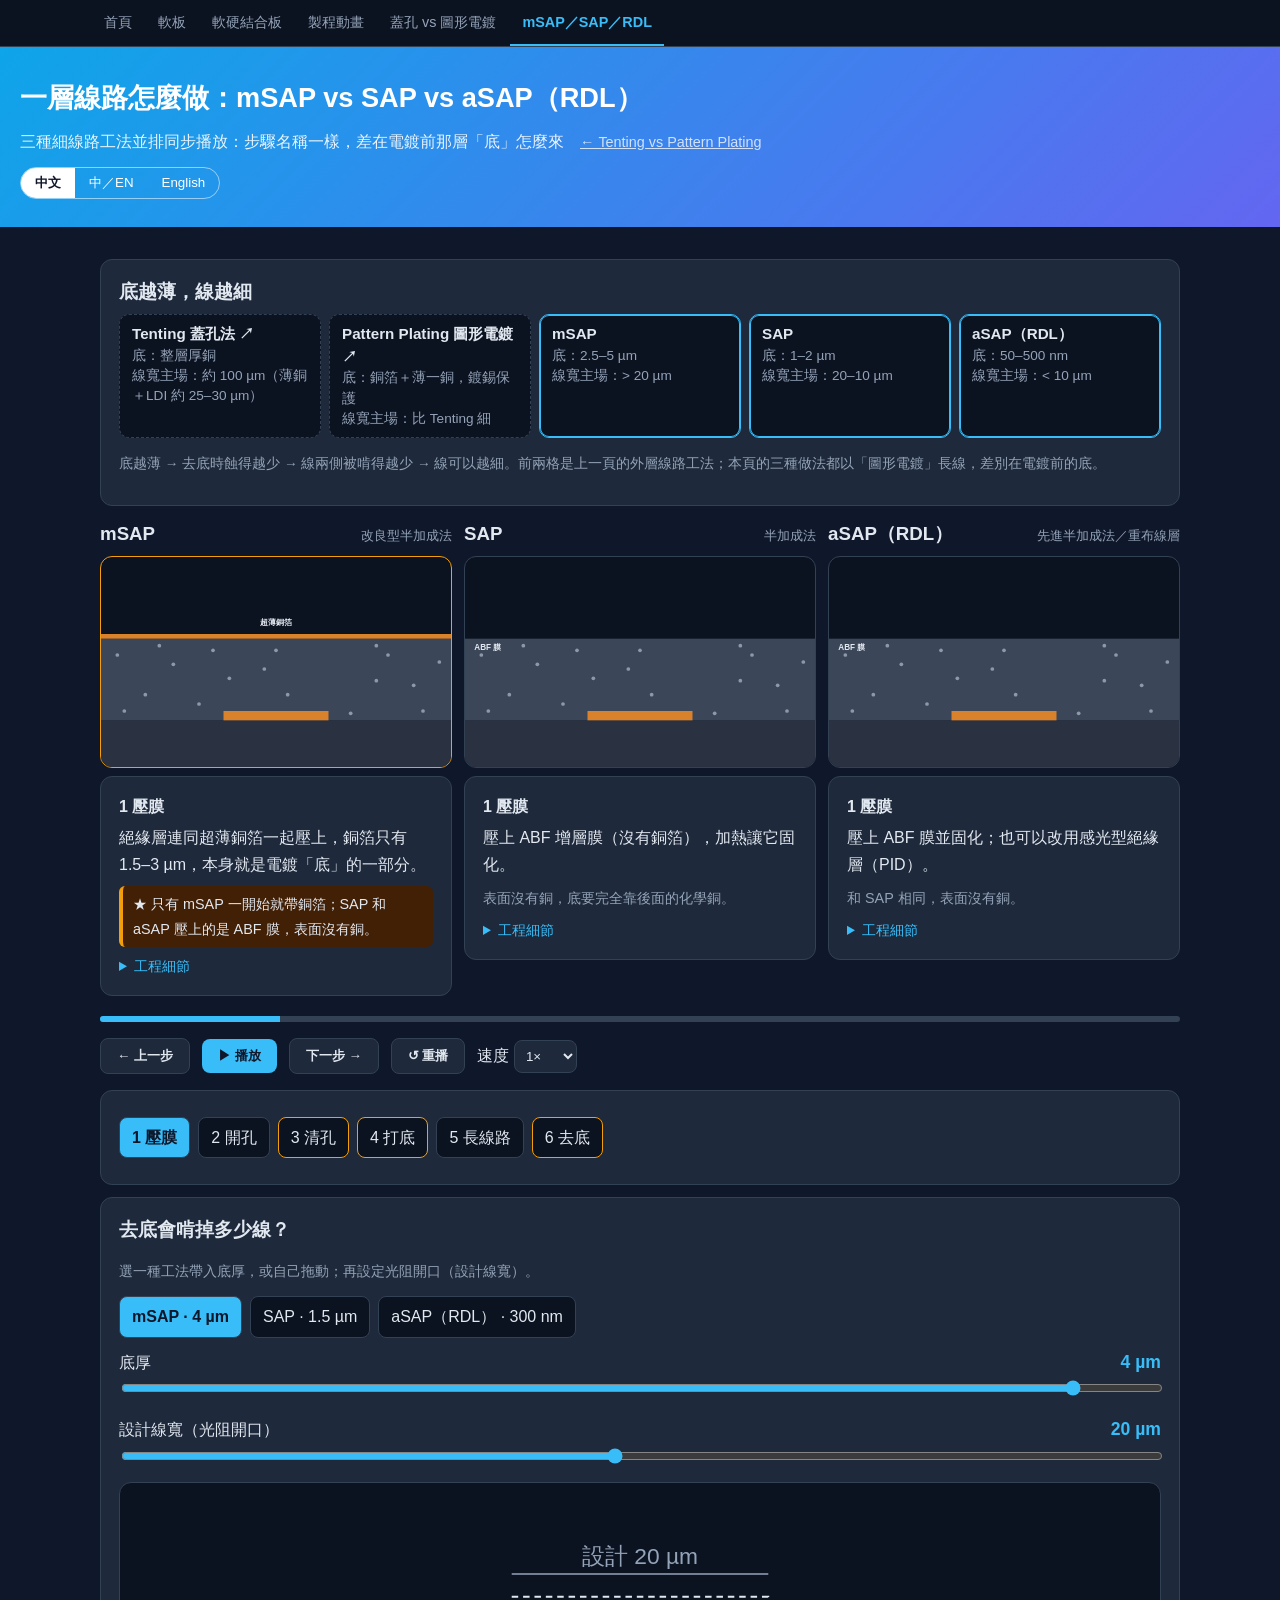
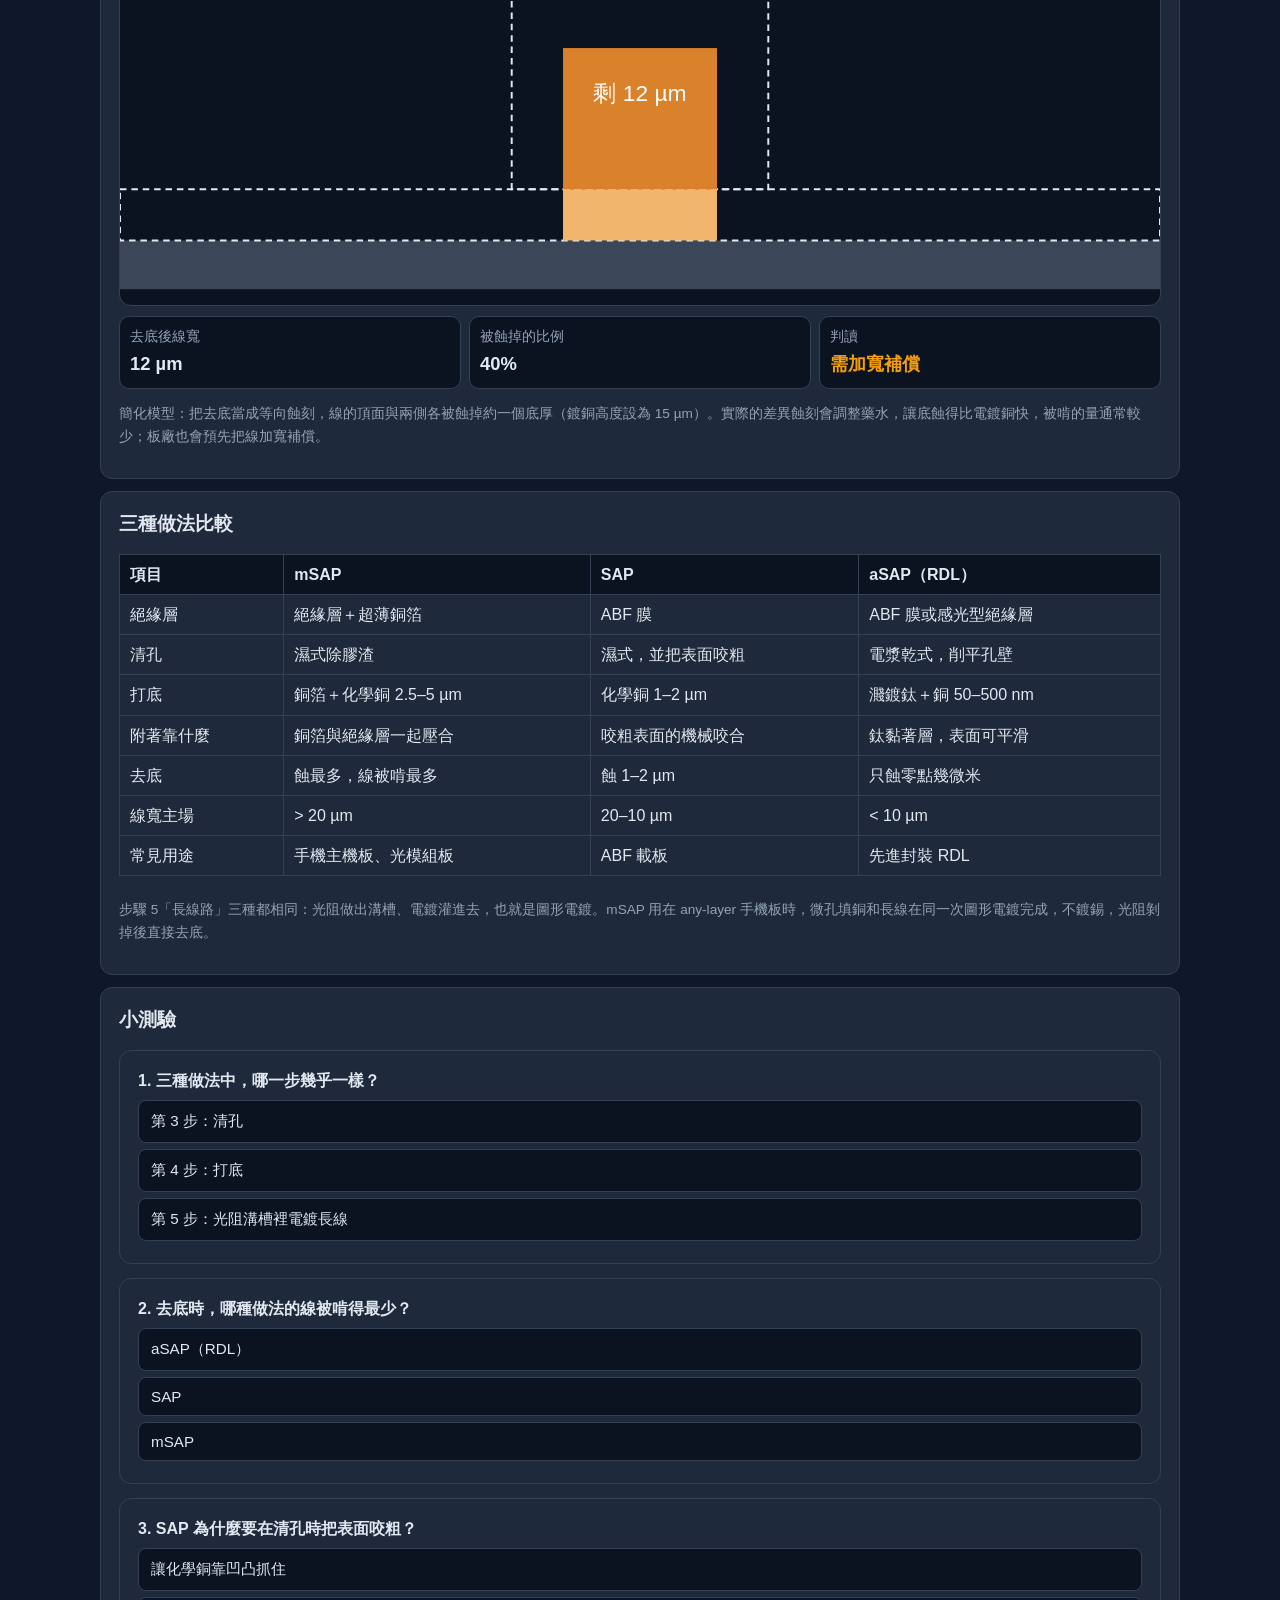
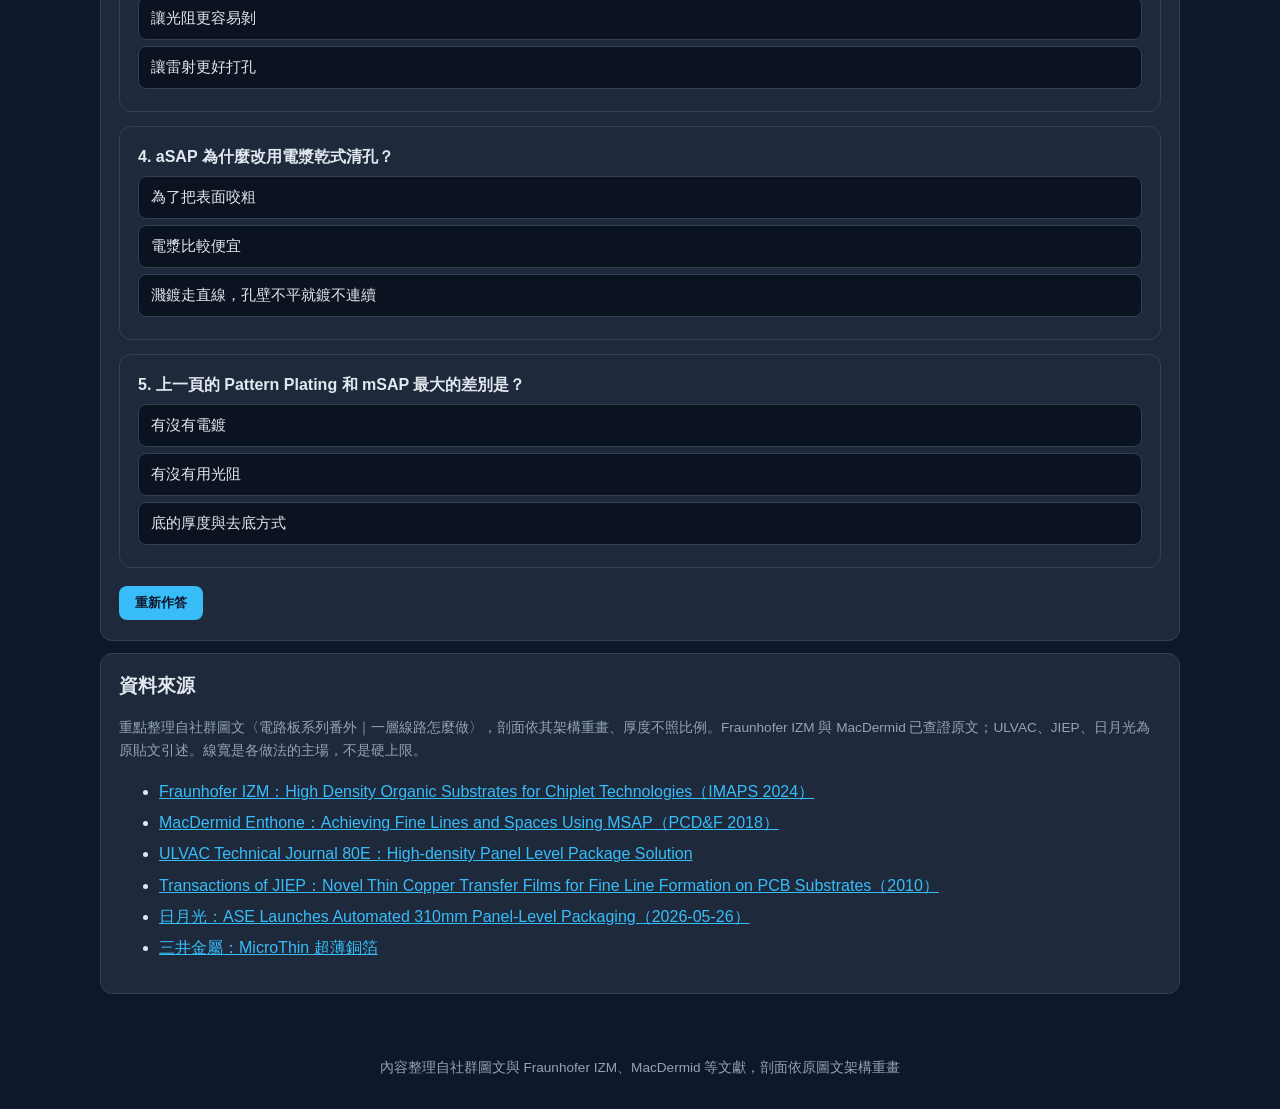
==== web/fine-line.html @ 92f456b7 "新增 mSAP／SAP／RDL 頁：一層線路怎麼做 - 三種細線路工法 6 步並排同步播放，剖面以 SVG 重畫（不使用原圖卡） - 演進軸接續 Tenting／Pattern Plating、去底滑" ====
<!DOCTYPE html>
<html lang="zh-Hant"><head><meta charset="utf-8"><meta name="viewport" content="width=device-width,initial-scale=1">
<title>mSAP vs SAP vs aSAP（RDL）| 一層線路怎麼做</title><link rel="stylesheet" href="assets/style.css">
<style>
.axis{display:flex;flex-wrap:wrap;gap:8px}
.axis .node{flex:1 1 160px;background:#0b1220;border:1px solid var(--line);border-radius:10px;padding:8px 12px;font-size:.85rem;color:var(--text);text-decoration:none;text-align:left;font-family:inherit;cursor:pointer;line-height:1.5}
.axis a.node{border-style:dashed}.axis .node b{display:block;font-size:.95rem}.axis .node .mut{display:block;color:var(--mut)}
.axis .node.cur{border-color:var(--acc);box-shadow:inset 0 0 0 1px var(--acc)}
.trio{display:grid;grid-template-columns:repeat(3,1fr);gap:12px}
.side3 h3{margin:0 0 6px;display:flex;justify-content:space-between;align-items:baseline;gap:8px}
.side3 h3 small{color:var(--mut);font-weight:400;font-size:.8rem}
.side3 svg{background:#0b1220;border:1px solid var(--line);border-radius:12px;width:100%;display:block}
.side3.hl svg{border-color:var(--warn)}
.side3 .cap{margin-top:8px;min-height:11em}
.side3 .cap h4{margin:0 0 4px}
.side3 .diff{margin-top:8px;font-size:.9rem;color:var(--mut)}
.side3.hl .diff{border-left:4px solid var(--warn);background:#422006;color:var(--text);padding:6px 10px;border-radius:6px}
.side3 details{margin-top:8px;font-size:.88rem;color:var(--mut)}.side3 summary{cursor:pointer;color:var(--acc)}
svg .fl-zh{font-size:7px;font-weight:700}svg .fl-en{font-size:5.2px}svg .fl-lab{font-size:14px}
.m-zh svg .fl-en{display:none}
.ctrl{display:flex;flex-wrap:wrap;gap:8px;align-items:center;margin:12px 0}
.ctrl select{background:var(--card);color:var(--text);border:1px solid var(--line);border-radius:8px;padding:7px}
.ctrl .btn{white-space:nowrap}
.m-both .ctrl .en{display:inline;margin-left:4px}
#bar{height:6px;background:var(--line);border-radius:99px;overflow:hidden;margin:8px 0}
#bar i{display:block;height:100%;width:0;background:var(--acc);transition:width .4s}
.chip.cur{background:var(--acc);color:#0f172a;font-weight:700}
.chip.hl:not(.cur){border-color:var(--warn)}
.seed .row{display:flex;justify-content:space-between;gap:10px;align-items:baseline;flex-wrap:wrap;margin-top:10px}
.seed output{font-weight:700;color:var(--acc);font-size:1.1rem}
.seed input[type=range]{width:100%;accent-color:var(--acc)}
.seed svg{background:#0b1220;border:1px solid var(--line);border-radius:12px;width:100%;display:block;margin:10px 0}
.res{display:grid;grid-template-columns:repeat(3,1fr);gap:8px}
.res div{background:#0b1220;border:1px solid var(--line);border-radius:10px;padding:8px 10px;font-size:.85rem;color:var(--mut)}
.res b{display:block;font-size:1.15rem;color:var(--text)}
.ok{color:var(--ok)}.warn{color:var(--warn)}.bad{color:var(--bad)}
.note{font-size:.85rem;color:var(--mut)}
.src li{margin:4px 0}.src a{color:var(--acc)}
@media (max-width:860px){.trio{grid-template-columns:1fr}.side3 .cap{min-height:0}.res{grid-template-columns:1fr 1fr}.m-both .ctrl .btn .en{display:none}}
</style></head>
<body class="wide">
<header><h1><span class="zh">一層線路怎麼做：mSAP vs SAP vs aSAP（RDL）</span><span class="en">Building one layer: mSAP vs SAP vs aSAP (RDL)</span></h1>
<p><span class="zh">三種細線路工法並排同步播放：步驟名稱一樣，差在電鍍前那層「底」怎麼來　</span><span class="en">Three fine-line methods played side by side: same step names, different ways to make the plating seed　</span><a href="plating.html">← Tenting vs Pattern Plating</a></p></header>
<main>
<div class="card"><h3 id="axh"></h3><div class="axis" id="axis"></div><p class="note" id="axn"></p></div>
<div class="trio" id="trio"></div>
<div id="bar"><i></i></div>
<div class="ctrl" id="ctrl"></div>
<div class="card"><div class="chips" id="steps"></div></div>
<div class="card seed" id="seed"></div>
<div class="card" id="cmp"></div>
<div class="card"><h3 id="qh"></h3><div id="qz"></div></div>
<div class="card src" id="src"></div>
</main>
<footer><span class="zh">內容整理自社群圖文與 Fraunhofer IZM、MacDermid 等文獻，剖面依原圖文架構重畫</span><span class="en">Compiled from a community post and sources such as Fraunhofer IZM and MacDermid; cross-sections redrawn</span></footer>
<script src="assets/app.js"></script>
<script src="assets/fineline.js"></script>
<script>
initLang();
const $=id=>document.getElementById(id);
const PAL={cu:'#d9822b',cu2:'#f2b56e',die:'#3b4658',dieOld:'#2a3242',dot:'#8d99ab',smear:'#c2a36b',resist:'#3b82f6',ti:'#b8b8b8',dash:'#e2e8f0',ink:'#e2e8f0',mut:'#94a3b8',onCu:'#ffffff',bad:'#ef4444'};
const M=FL.METHODS;let step=0,timer=null,speed=1;
$('axh').innerHTML=B('底越薄，線越細','Thinner seed, finer lines');
$('axis').innerHTML=FL.SPECTRUM.map(n=>{const inner='<b>'+B(n.name[0],n.name[1])+(n.link?' ↗':'')+'</b><span class="mut">'+B('底：'+n.seed[0],'Seed: '+n.seed[1])+'</span><span class="mut">'+B('線寬主場：'+n.ls[0],'L/S: '+n.ls[1])+'</span>';return n.link?'<a class="node" href="'+n.link+'">'+inner+'</a>':'<div class="node cur">'+inner+'</div>';}).join('');
$('axn').innerHTML=B('底越薄 → 去底時蝕得越少 → 線兩側被啃得越少 → 線可以越細。前兩格是上一頁的外層線路工法；本頁的三種做法都以「圖形電鍍」長線，差別在電鍍前的底。','Thinner seed → less seed etching → less line loss → finer lines. The first two are the previous page’s outer-layer methods; all three methods here build lines by pattern plating and differ only in the seed beneath.');
$('trio').innerHTML=FL.ORDER.map(k=>'<div class="side3" id="s-'+k+'"><h3>'+M[k].name+'<small>'+B(M[k].zh,M[k].en)+'</small></h3><svg viewBox="0 0 300 180"></svg><div class="cap card"></div></div>').join('');
function draw(){
 FL.ORDER.forEach(k=>{const el=$('s-'+k),T=FL.TEXT[k][step],hl=M[k].hl.includes(step);el.classList.toggle('hl',hl);el.querySelector('svg').innerHTML=FL.draw(k,step,PAL,true);
  el.querySelector('.cap').innerHTML='<h4>'+B((step+1)+' '+FL.STEPS[step][0],(step+1)+' '+FL.STEPS[step][1])+'</h4>'+B(T[0],T[1])+'<div class="diff">'+(hl?'★ ':'')+B(T[2],T[3])+'</div><details><summary>'+B('工程細節','Engineering details')+'</summary>'+B(T[4],T[5])+'<p>'+B(T[6],T[7])+'</p></details>';});
 $('steps').innerHTML=FL.STEPS.map((s,i)=>'<button class="chip'+(i===step?' cur':'')+(FL.ORDER.some(k=>M[k].hl.includes(i))?' hl':'')+'" data-s="'+i+'">'+B((i+1)+' '+s[0],(i+1)+' '+s[1])+'</button>').join('');
 $('steps').querySelectorAll('[data-s]').forEach(b=>b.onclick=()=>{stop();step=+b.dataset.s;draw();});
 $('bar').firstElementChild.style.width=((step+1)/6*100)+'%';
 $('prev').disabled=step===0;$('next').disabled=step===5;
}
function stop(){clearInterval(timer);timer=null;$('play').innerHTML='▶ '+B('播放','Play');}
$('ctrl').innerHTML='<button class="btn sec" id="prev">← '+B('上一步','Prev')+'</button><button class="btn" id="play"></button><button class="btn sec" id="next">'+B('下一步','Next')+' →</button><button class="btn sec" id="rs">↺ '+B('重播','Restart')+'</button><label>'+B('速度','Speed')+' <select id="spd"><option value="0.5">0.5×</option><option value="1" selected>1×</option><option value="2">2×</option></select></label>';
$('prev').onclick=()=>{stop();if(step>0)step--;draw();};$('next').onclick=()=>{stop();if(step<5)step++;draw();};$('rs').onclick=()=>{stop();step=0;draw();};
$('spd').onchange=e=>{speed=+e.target.value;if(timer){stop();$('play').click();}};
$('play').onclick=()=>{if(timer){stop();return;}if(step===5)step=0;draw();$('play').innerHTML='Ⅱ '+B('暫停','Pause');timer=setInterval(()=>{if(step<5){step++;draw();}if(step===5)stop();},6000/speed);};
stop();
// 去底滑桿
const seedFromV=v=>0.05*Math.pow(120,v/100),vFromSeed=s=>Math.round(100*Math.log(s/0.05)/Math.log(120)),fmtSeed=s=>s<1?Math.round(s*1000)+' nm':(+s.toFixed(2))+' µm';
const st={m:'msap',s:4,w:20};
$('seed').innerHTML='<h3>'+B('去底會啃掉多少線？','How much line does seed removal eat?')+'</h3><p class="note">'+B('選一種工法帶入底厚，或自己拖動；再設定光阻開口（設計線寬）。','Pick a method to load its seed thickness or drag your own, then set the resist opening (design width).')+'</p><div class="chips">'+FL.ORDER.map(k=>'<button class="chip" data-sp="'+k+'">'+M[k].name+' · '+fmtSeed(M[k].seed)+'</button>').join('')+'</div><div class="row"><span>'+B('底厚','Seed thickness')+'</span><output id="so"></output></div><input id="sr" type="range" min="0" max="100" step="1"><div class="row"><span>'+B('設計線寬（光阻開口）','Design width (resist opening)')+'</span><output id="wo"></output></div><input id="wr" type="range" min="2" max="40" step="0.5"><svg id="tr" viewBox="0 0 640 260"></svg><div class="res"><div>'+B('去底後線寬','Final width')+'<b id="fw"></b></div><div>'+B('被蝕掉的比例','Width lost')+'<b id="ls"></b></div><div>'+B('判讀','Reading')+'<b id="vd"></b></div></div><p class="note">'+B('簡化模型：把去底當成等向蝕刻，線的頂面與兩側各被蝕掉約一個底厚（鍍銅高度設為 15 µm）。實際的差異蝕刻會調整藥水，讓底蝕得比電鍍銅快，被啃的量通常較少；板廠也會預先把線加寬補償。','Simplified model: seed removal is treated as isotropic, so the top and each side lose about one seed thickness (plated height 15 µm). Real differential etches attack the seed faster, so loss is usually smaller, and fabs pre-bias lines.')+'</p>';
function seed(sync){if(sync){$('sr').value=vFromSeed(st.s);$('wr').value=st.w;}const r=FL.trace(st.w,st.s,15,PAL);$('tr').innerHTML=r.svg;$('so').textContent=fmtSeed(st.s);$('wo').textContent=st.w+' µm';$('fw').textContent=r.fw>0?(+r.fw.toFixed(2))+' µm':'0';$('ls').textContent=Math.round(r.loss*100)+'%';
 const v=r.fw<=0?['線被蝕斷','Line etched through','bad']:r.loss>0.4?['損失過大','Excessive loss','bad']:r.loss>0.15?['需加寬補償','Needs pre-bias','warn']:['線寬穩定','Stable width','ok'];$('vd').innerHTML='<span class="'+v[2]+'">'+B(v[0],v[1])+'</span>';
 $('seed').querySelectorAll('[data-sp]').forEach(b=>b.classList.toggle('cur',st.m===b.dataset.sp));}
$('seed').querySelectorAll('[data-sp]').forEach(b=>b.onclick=()=>{st.m=b.dataset.sp;st.s=M[st.m].seed;seed(true);});
$('sr').oninput=e=>{st.s=seedFromV(+e.target.value);st.m=null;seed(false);};$('wr').oninput=e=>{st.w=+e.target.value;seed(false);};
seed(true);
// 比較表
const rows=[['絕緣層','Dielectric',['絕緣層＋超薄銅箔','Dielectric + ultra-thin foil'],['ABF 膜','ABF film'],['ABF 膜或感光型絕緣層','ABF film or PID']],['清孔','Via cleaning',['濕式除膠渣','Wet desmear'],['濕式，並把表面咬粗','Wet, with surface roughening'],['電漿乾式，削平孔壁','Dry plasma, smooths the wall']],['打底','Seeding',['銅箔＋化學銅 2.5–5 µm','Foil + electroless 2.5–5 µm'],['化學銅 1–2 µm','Electroless 1–2 µm'],['濺鍍鈦＋銅 50–500 nm','Sputtered Ti + Cu 50–500 nm']],['附著靠什麼','Adhesion',['銅箔與絕緣層一起壓合','Foil laminated with dielectric'],['咬粗表面的機械咬合','Mechanical anchoring in roughness'],['鈦黏著層，表面可平滑','Ti adhesion layer on a smooth surface']],['去底','Seed removal',['蝕最多，線被啃最多','Most etching, most line loss'],['蝕 1–2 µm','1–2 µm etched'],['只蝕零點幾微米','Only a few tenths of a micron']],['線寬主場','L/S sweet spot',['> 20 µm','> 20 µm'],['20–10 µm','20–10 µm'],['< 10 µm','< 10 µm']],['常見用途','Typical use',['手機主機板、光模組板','Phone mainboards, optical modules'],['ABF 載板','ABF substrates'],['先進封裝 RDL','Advanced-packaging RDL']]];
$('cmp').innerHTML='<h3>'+B('三種做法比較','Comparison')+'</h3><div style="overflow-x:auto"><table><thead><tr><th>'+B('項目','Item')+'</th>'+FL.ORDER.map(k=>'<th>'+M[k].name+'</th>').join('')+'</tr></thead><tbody>'+rows.map(r=>'<tr><td>'+B(r[0],r[1])+'</td>'+[2,3,4].map(i=>'<td>'+B(r[i][0],r[i][1])+'</td>').join('')+'</tr>').join('')+'</tbody></table></div><p class="note">'+B('步驟 5「長線路」三種都相同：光阻做出溝槽、電鍍灌進去，也就是圖形電鍍。mSAP 用在 any-layer 手機板時，微孔填銅和長線在同一次圖形電鍍完成，不鍍錫，光阻剝掉後直接去底。','Step 5 is the same for all three: resist channels filled by plating, i.e. pattern plating. For any-layer phone boards, mSAP fills microvias and builds lines in one pattern plate, uses no tin resist, and removes the seed right after stripping the resist.')+'</p>';
// 測驗
$('qh').innerHTML=B('小測驗','Quiz');
renderQuiz($('qz'),[
 {q:B('三種做法中，哪一步幾乎一樣？','Which step is almost identical in all three?'),o:[B('第 5 步：光阻溝槽裡電鍍長線','Step 5: plating lines in resist channels'),B('第 3 步：清孔','Step 3: via cleaning'),B('第 4 步：打底','Step 4: seeding')],a:0,e:B('長線路都是圖形電鍍：光阻當模具、電鍍灌進去。差別全在之前那層底。','All use pattern plating; the difference is the seed beneath.')},
 {q:B('去底時，哪種做法的線被啃得最少？','Which method loses the least line width in seed removal?'),o:[B('mSAP','mSAP'),B('SAP','SAP'),B('aSAP（RDL）','aSAP (RDL)')],a:2,e:B('aSAP 的濺鍍底只有 50–500 nm；mSAP 要蝕穿 2.5–5 µm 的銅箔加化學銅。','aSAP’s sputtered seed is 50–500 nm; mSAP must remove 2.5–5 µm.')},
 {q:B('SAP 為什麼要在清孔時把表面咬粗？','Why does SAP roughen the surface?'),o:[B('讓化學銅靠凹凸抓住','So electroless copper can anchor'),B('讓雷射更好打孔','To help laser drilling'),B('讓光阻更容易剝','To ease resist stripping')],a:0,e:B('化學銅靠機械咬合附著；但線越細越不能容忍凹凸。','Electroless copper anchors mechanically, but fine lines cannot tolerate roughness.')},
 {q:B('aSAP 為什麼改用電漿乾式清孔？','Why does aSAP use dry plasma cleaning?'),o:[B('濺鍍走直線，孔壁不平就鍍不連續','Sputtering travels in straight lines; rough walls break the seed'),B('電漿比較便宜','Plasma is cheaper'),B('為了把表面咬粗','To roughen the surface')],a:0,e:B('孔壁凸起會擋住濺鍍；先削平孔壁，鈦／銅底才連續。','Bumps shadow sputtering; a smooth wall gives a continuous Ti/Cu seed.')},
 {q:B('上一頁的 Pattern Plating 和 mSAP 最大的差別是？','The main difference between the previous page’s pattern plating and mSAP?'),o:[B('底的厚度與去底方式','Seed thickness and how it is removed'),B('有沒有用光阻','Whether resist is used'),B('有沒有電鍍','Whether plating is used')],a:0,e:B('兩者都用光阻溝槽電鍍長線；傳統 Pattern Plating 底是一般銅箔＋一銅、靠鍍錫保護再鹼性蝕刻，mSAP 底只有幾微米、不鍍錫直接差異蝕刻。','Both plate in resist channels; conventional pattern plating uses regular foil + flash with a tin resist and alkaline etch, while mSAP’s seed is a few microns and is removed by a differential etch without tin.')}
]);
$('src').innerHTML='<h3>'+B('資料來源','Sources')+'</h3><p class="note">'+B('重點整理自社群圖文〈電路板系列番外｜一層線路怎麼做〉，剖面依其架構重畫、厚度不照比例。Fraunhofer IZM 與 MacDermid 已查證原文；ULVAC、JIEP、日月光為原貼文引述。線寬是各做法的主場，不是硬上限。','Summarized from a community post (“Building one layer”); cross-sections redrawn, not to scale. Fraunhofer IZM and MacDermid were checked against the originals; ULVAC, JIEP and ASE are as cited in the post. Line widths are sweet spots, not hard limits.')+'</p><ul>'+FL.SOURCES.map(x=>'<li><a href="'+x[1]+'" target="_blank" rel="noopener">'+x[0]+'</a></li>').join('')+'</ul>';
draw();
</script>
</body></html>
---- web/assets/style.css ----
:root{--bg:#0f172a;--card:#1e293b;--line:#334155;--text:#e2e8f0;--mut:#94a3b8;--acc:#38bdf8;--ok:#22c55e;--bad:#ef4444;--warn:#f59e0b}
*{box-sizing:border-box}
body{margin:0;font-family:"Noto Sans TC","Microsoft JhengHei",sans-serif;background:var(--bg);color:var(--text);line-height:1.7}
header{padding:28px 20px;background:linear-gradient(135deg,#0ea5e9,#6366f1);color:#fff}
header h1{margin:0 0 6px;font-size:1.7rem}header p{margin:0;opacity:.9}
header a{color:#fff;opacity:.85;font-size:.9rem}
main{max-width:920px;margin:0 auto;padding:20px}
nav.tabs{display:flex;gap:8px;flex-wrap:wrap;margin:16px 0;position:sticky;top:0;background:var(--bg);padding:8px 0;z-index:5}
nav.tabs button{background:var(--card);color:var(--text);border:1px solid var(--line);padding:8px 16px;border-radius:999px;cursor:pointer;font-size:.95rem}
nav.tabs button.on{background:var(--acc);color:#0f172a;font-weight:700}
section.panel{display:none}section.panel.on{display:block}
.card{background:var(--card);border:1px solid var(--line);border-radius:12px;padding:16px 18px;margin:12px 0}
.card h3{margin:0 0 6px}
.step{border:1px solid var(--line);border-radius:12px;margin:10px 0;background:var(--card);overflow:hidden}
.step>.hd{display:flex;gap:12px;align-items:center;padding:12px 16px;cursor:pointer}
.step>.hd .n{background:var(--acc);color:#0f172a;border-radius:50%;width:30px;height:30px;display:grid;place-items:center;font-weight:700;flex:none}
.step>.hd .t{flex:1;font-weight:600}.step>.hd .ts{color:var(--mut);font-size:.8rem}
.step>.bd{display:none;padding:0 18px 14px 58px}.step.open>.bd{display:block}
.step ul{margin:6px 0;padding-left:18px}
.tip{border-left:4px solid var(--warn);background:#422006;padding:8px 12px;border-radius:6px;margin:8px 0}
.key li{margin:4px 0}
table{border-collapse:collapse;width:100%;margin:8px 0}th,td{border:1px solid var(--line);padding:6px 10px;text-align:left}th{background:#0b1220}
.q{margin:14px 0}.q .opts button{display:block;width:100%;text-align:left;margin:6px 0;padding:10px 12px;background:#0b1220;color:var(--text);border:1px solid var(--line);border-radius:8px;cursor:pointer;font-size:.95rem}
.q .opts button.ok{background:#14532d;border-color:var(--ok)}.q .opts button.bad{background:#7f1d1d;border-color:var(--bad)}
.q .ex{display:none;color:var(--mut);font-size:.9rem}
.score{font-size:1.1rem;font-weight:700;color:var(--acc)}
.chips{display:flex;flex-wrap:wrap;gap:8px;margin:10px 0}
.chip{background:#0b1220;border:1px solid var(--line);padding:6px 12px;border-radius:8px;cursor:pointer}
button.chip{font:inherit;color:var(--text);text-align:left}
.chip.picked{opacity:.35;pointer-events:none}
.step>.hd .ts a{color:var(--acc);text-decoration:none}.step>.hd .ts a:hover{text-decoration:underline}
:focus-visible{outline:2px solid var(--acc);outline-offset:2px}
.slot{min-height:44px}
.slot .chip{background:var(--acc);color:#0f172a;display:inline-block;margin:3px}
.btn{background:var(--acc);color:#0f172a;border:0;padding:8px 16px;border-radius:8px;cursor:pointer;font-weight:700;margin:4px 4px 4px 0}
.btn.sec{background:var(--card);color:var(--text);border:1px solid var(--line)}
input.search{width:100%;padding:10px;border-radius:8px;border:1px solid var(--line);background:#0b1220;color:var(--text)}
.home{display:grid;grid-template-columns:repeat(auto-fit,minmax(260px,1fr));gap:16px}
.home a.card{text-decoration:none;color:var(--text);transition:.15s}.home a.card:hover{border-color:var(--acc);transform:translateY(-3px)}
.tag{display:inline-block;background:#0b1220;color:var(--acc);padding:2px 10px;border-radius:99px;font-size:.8rem;margin-right:6px}
.mermaid{background:#fff;border-radius:8px;padding:10px;color:#000}
/* 全站導覽列 */
.sitenav{background:#0b1220;border-bottom:1px solid var(--line)}
.sitenav .in{max-width:1120px;margin:0 auto;padding:0 12px;display:flex;gap:2px;overflow-x:auto;scrollbar-width:none}
.sitenav .in::-webkit-scrollbar{display:none}
.sitenav a{color:var(--mut);text-decoration:none;padding:10px 12px;white-space:nowrap;font-size:.9rem;border-bottom:2px solid transparent}
.sitenav a:hover{color:var(--text)}
.sitenav a.on{color:var(--acc);border-bottom-color:var(--acc);font-weight:700}
.m-both .sitenav .en{display:inline;margin-left:4px;font-size:.8em}
/* 動畫類頁面加寬 */
body.wide main{max-width:1120px}
.home-group{margin:8px 0 20px}.home-group>h2{font-size:1.1rem;color:var(--mut);margin:8px 0}
.home2{display:grid;grid-template-columns:repeat(auto-fit,minmax(280px,1fr));gap:16px}
footer{text-align:center;color:var(--mut);padding:30px;font-size:.85rem}

.m-zh .en{display:none}.m-en .zh{display:none}
.m-both .en{display:block;color:var(--mut);font-size:.88em;font-weight:400}
.m-both .tabs .en,.m-both .chip .en,.m-both .opts .en,.m-both th .en,.m-both .tag .en{font-size:.78em}
.m-both .step>.hd .t{line-height:1.4}
.langsw{margin-top:12px;display:inline-flex;border:1px solid #fff8;border-radius:999px;overflow:hidden}
.langsw button{background:transparent;color:#fff;border:0;padding:6px 14px;cursor:pointer}
.langsw button.on{background:#fff;color:#0f172a;font-weight:700}
.home .card .en{margin-top:2px}
.m-both .on .en,nav.tabs button.on .en,.btn:not(.sec) .en,.mode button.on .en,.chip.cur .en{color:inherit;opacity:.75}
header .en{color:rgba(255,255,255,.88)!important}

@media (max-width:600px){
 header{padding:20px 16px}header h1{font-size:1.4rem}
 main{padding:12px 16px}
 nav.tabs{flex-wrap:nowrap;overflow-x:auto;scrollbar-width:none;margin:8px 0}
 nav.tabs::-webkit-scrollbar{display:none}
 nav.tabs button{flex:none;padding:6px 12px}
 .step>.bd{padding:0 14px 12px 16px}
}
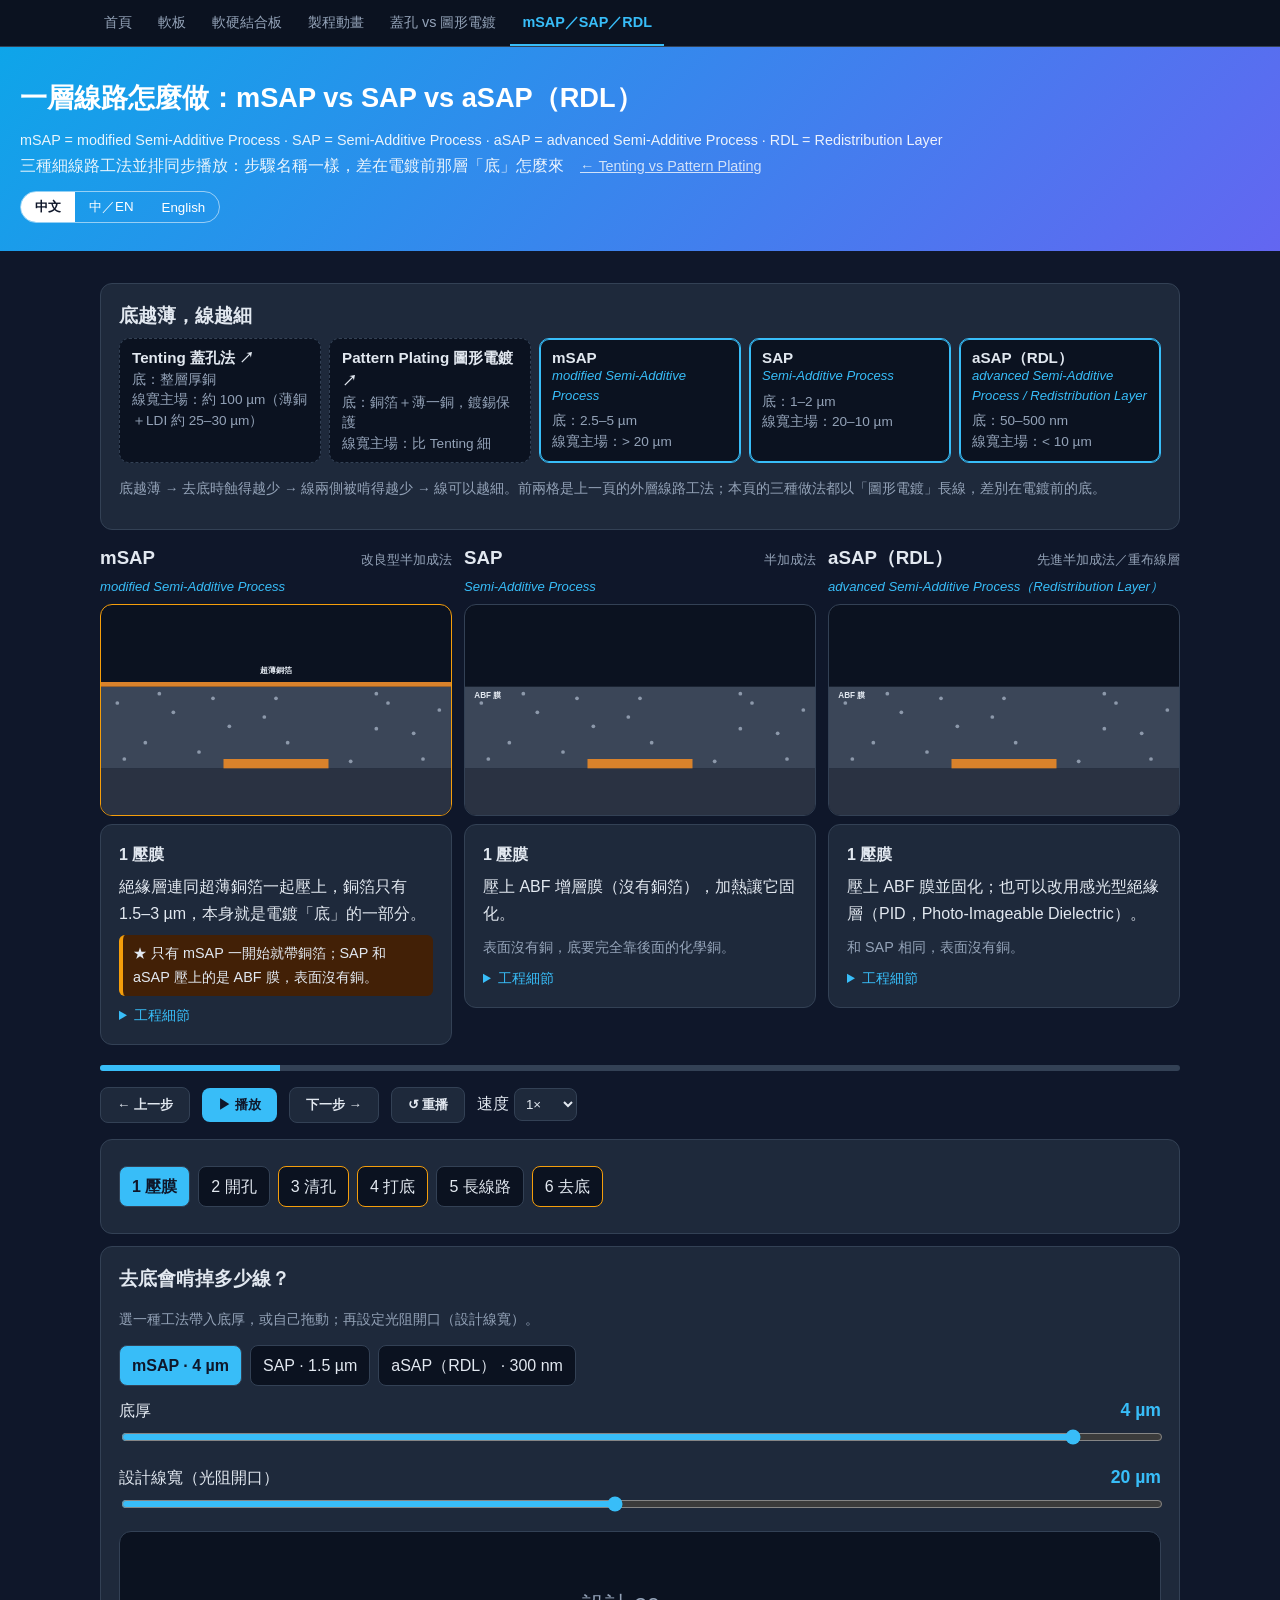
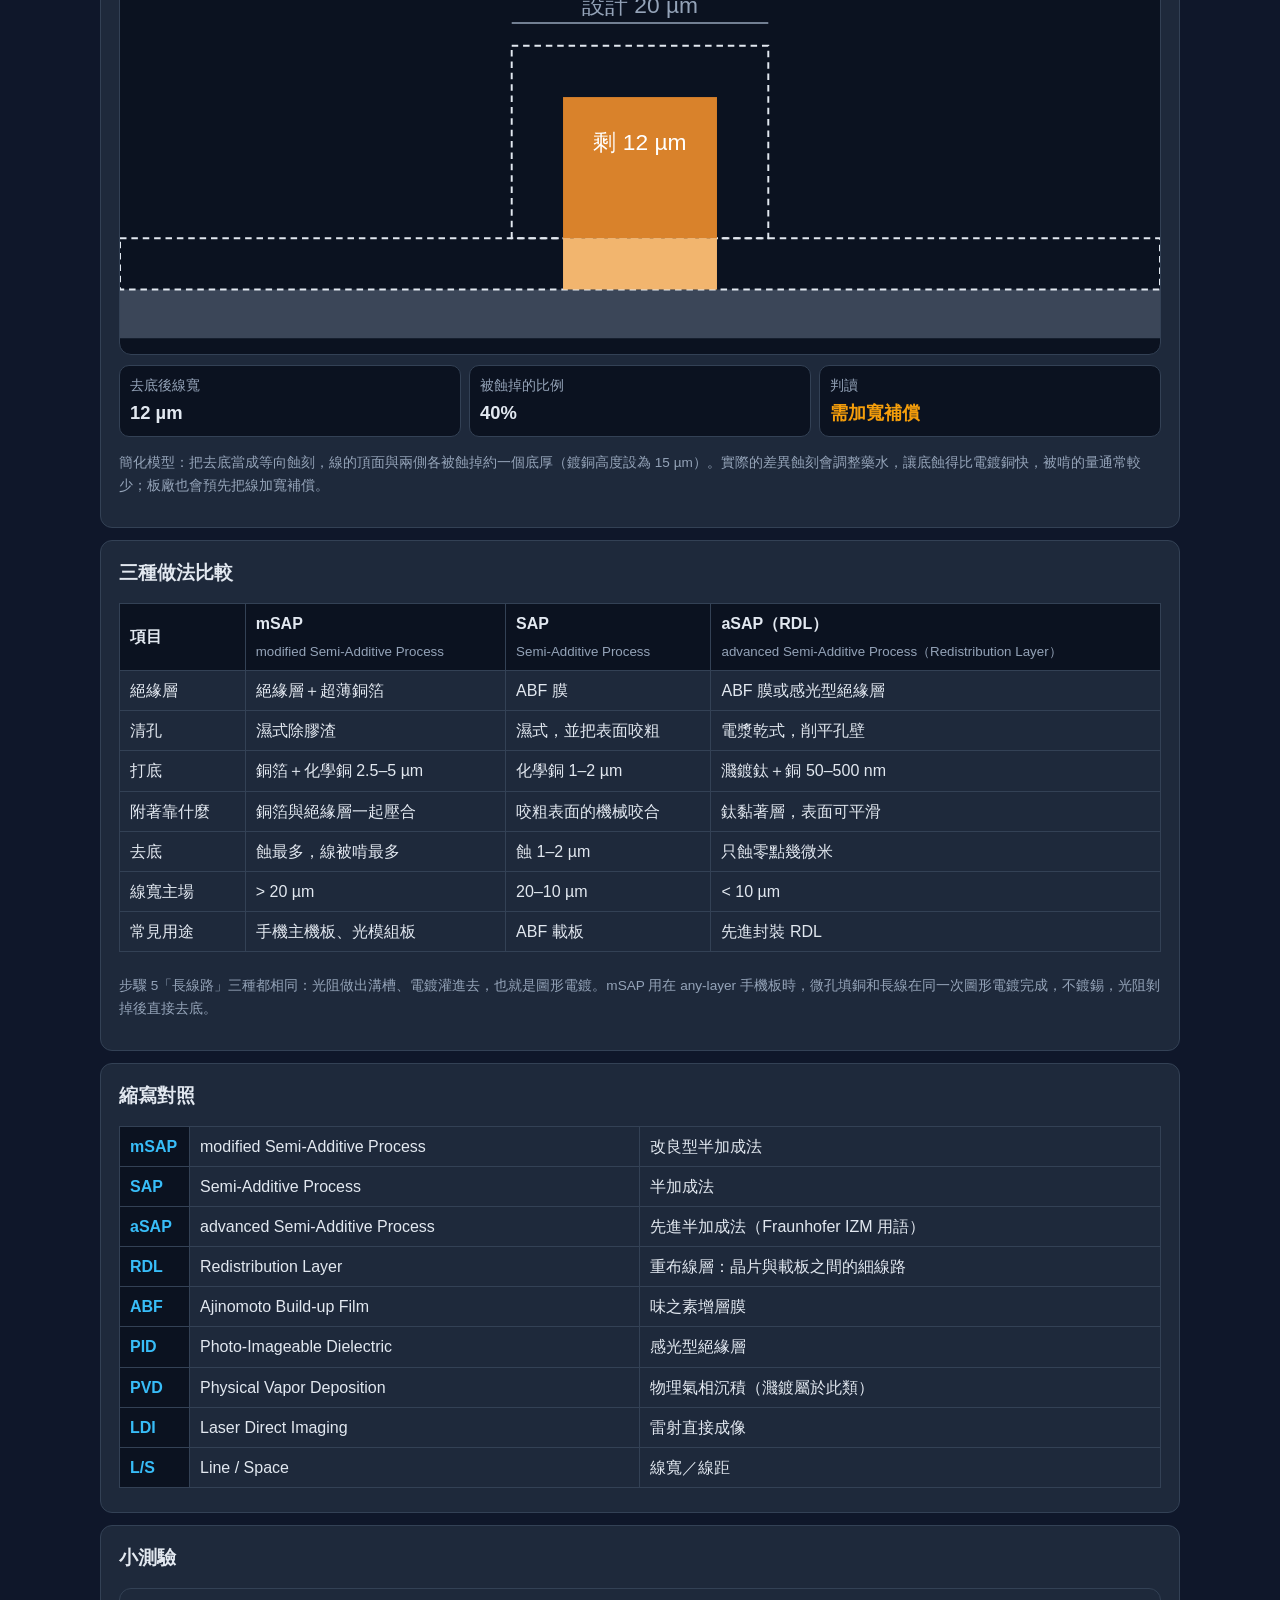
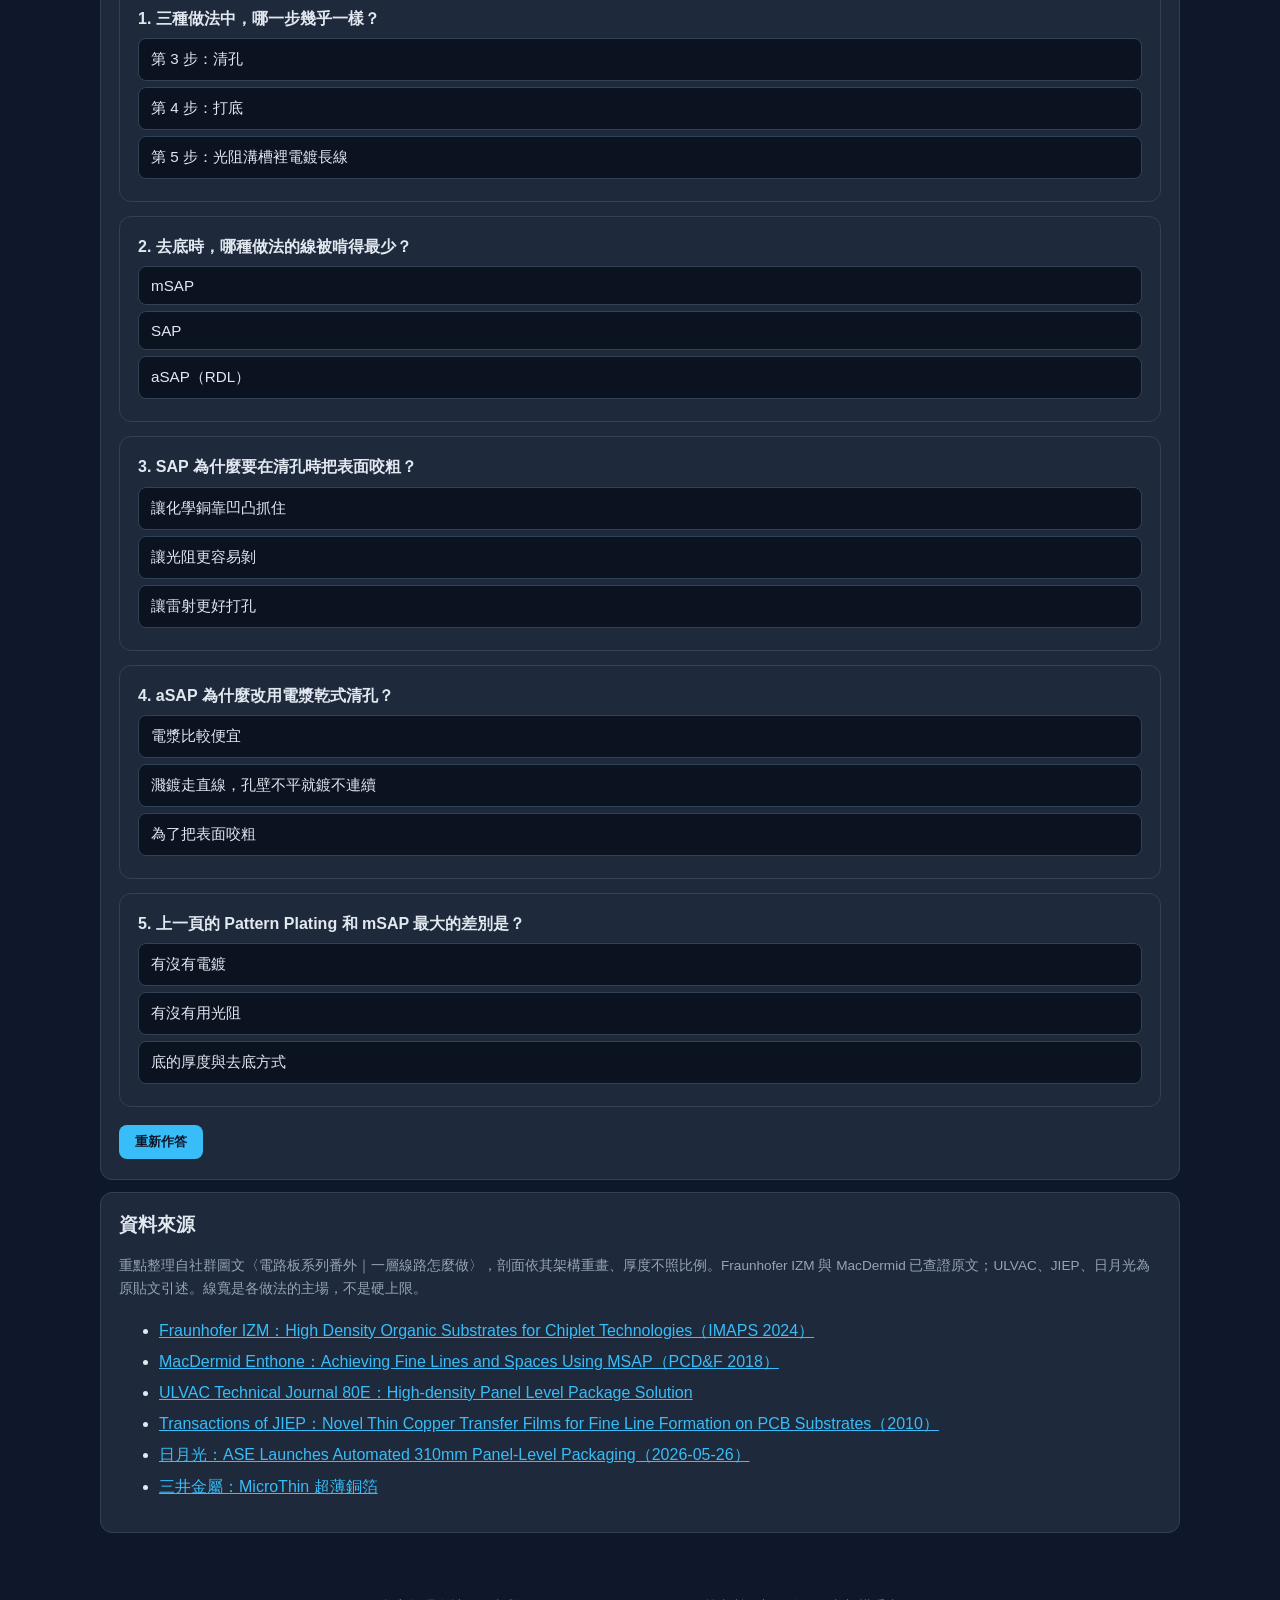
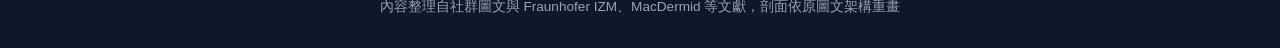
==== commit ad9ccf46: "mSAP／SAP／RDL 頁補上縮寫英文全名與縮寫對照表 標題、三欄、演進軸與比較表寫出 modified Semi-Additive Process 等全名； 新增 9 項縮寫對照（含 ABF、PI" ====
--- a/web/fine-line.html
+++ b/web/fine-line.html
@@ -9,6 +9,8 @@
 .trio{display:grid;grid-template-columns:repeat(3,1fr);gap:12px}
 .side3 h3{margin:0 0 6px;display:flex;justify-content:space-between;align-items:baseline;gap:8px}
 .side3 h3 small{color:var(--mut);font-weight:400;font-size:.8rem}
+.side3 .full,.axis .node .full{display:block;color:var(--acc);font-style:italic;font-size:.82rem;margin:-4px 0 6px}
+.gloss th{width:70px;color:var(--acc)}
 .side3 svg{background:#0b1220;border:1px solid var(--line);border-radius:12px;width:100%;display:block}
 .side3.hl svg{border-color:var(--warn)}
 .side3 .cap{margin-top:8px;min-height:11em}
@@ -40,6 +42,7 @@
 </style></head>
 <body class="wide">
 <header><h1><span class="zh">一層線路怎麼做：mSAP vs SAP vs aSAP（RDL）</span><span class="en">Building one layer: mSAP vs SAP vs aSAP (RDL)</span></h1>
+<p lang="en" style="font-size:.9rem;opacity:.9">mSAP = modified Semi-Additive Process · SAP = Semi-Additive Process · aSAP = advanced Semi-Additive Process · RDL = Redistribution Layer</p>
 <p><span class="zh">三種細線路工法並排同步播放：步驟名稱一樣，差在電鍍前那層「底」怎麼來　</span><span class="en">Three fine-line methods played side by side: same step names, different ways to make the plating seed　</span><a href="plating.html">← Tenting vs Pattern Plating</a></p></header>
 <main>
 <div class="card"><h3 id="axh"></h3><div class="axis" id="axis"></div><p class="note" id="axn"></p></div>
@@ -49,6 +52,7 @@
 <div class="card"><div class="chips" id="steps"></div></div>
 <div class="card seed" id="seed"></div>
 <div class="card" id="cmp"></div>
+<div class="card gloss" id="gloss"></div>
 <div class="card"><h3 id="qh"></h3><div id="qz"></div></div>
 <div class="card src" id="src"></div>
 </main>
@@ -61,9 +65,9 @@
 const PAL={cu:'#d9822b',cu2:'#f2b56e',die:'#3b4658',dieOld:'#2a3242',dot:'#8d99ab',smear:'#c2a36b',resist:'#3b82f6',ti:'#b8b8b8',dash:'#e2e8f0',ink:'#e2e8f0',mut:'#94a3b8',onCu:'#ffffff',bad:'#ef4444'};
 const M=FL.METHODS;let step=0,timer=null,speed=1;
 $('axh').innerHTML=B('底越薄，線越細','Thinner seed, finer lines');
-$('axis').innerHTML=FL.SPECTRUM.map(n=>{const inner='<b>'+B(n.name[0],n.name[1])+(n.link?' ↗':'')+'</b><span class="mut">'+B('底：'+n.seed[0],'Seed: '+n.seed[1])+'</span><span class="mut">'+B('線寬主場：'+n.ls[0],'L/S: '+n.ls[1])+'</span>';return n.link?'<a class="node" href="'+n.link+'">'+inner+'</a>':'<div class="node cur">'+inner+'</div>';}).join('');
+$('axis').innerHTML=FL.SPECTRUM.map(n=>{const inner='<b>'+B(n.name[0],n.name[1])+(n.link?' ↗':'')+'</b>'+(n.full?'<span class="full" lang="en">'+n.full+'</span>':'')+'<span class="mut">'+B('底：'+n.seed[0],'Seed: '+n.seed[1])+'</span><span class="mut">'+B('線寬主場：'+n.ls[0],'L/S: '+n.ls[1])+'</span>';return n.link?'<a class="node" href="'+n.link+'">'+inner+'</a>':'<div class="node cur">'+inner+'</div>';}).join('');
 $('axn').innerHTML=B('底越薄 → 去底時蝕得越少 → 線兩側被啃得越少 → 線可以越細。前兩格是上一頁的外層線路工法；本頁的三種做法都以「圖形電鍍」長線，差別在電鍍前的底。','Thinner seed → less seed etching → less line loss → finer lines. The first two are the previous page’s outer-layer methods; all three methods here build lines by pattern plating and differ only in the seed beneath.');
-$('trio').innerHTML=FL.ORDER.map(k=>'<div class="side3" id="s-'+k+'"><h3>'+M[k].name+'<small>'+B(M[k].zh,M[k].en)+'</small></h3><svg viewBox="0 0 300 180"></svg><div class="cap card"></div></div>').join('');
+$('trio').innerHTML=FL.ORDER.map(k=>'<div class="side3" id="s-'+k+'"><h3>'+M[k].name+'<small>'+M[k].zh+'</small></h3><span class="full" lang="en">'+M[k].full+'</span><svg viewBox="0 0 300 180"></svg><div class="cap card"></div></div>').join('');
 function draw(){
  FL.ORDER.forEach(k=>{const el=$('s-'+k),T=FL.TEXT[k][step],hl=M[k].hl.includes(step);el.classList.toggle('hl',hl);el.querySelector('svg').innerHTML=FL.draw(k,step,PAL,true);
   el.querySelector('.cap').innerHTML='<h4>'+B((step+1)+' '+FL.STEPS[step][0],(step+1)+' '+FL.STEPS[step][1])+'</h4>'+B(T[0],T[1])+'<div class="diff">'+(hl?'★ ':'')+B(T[2],T[3])+'</div><details><summary>'+B('工程細節','Engineering details')+'</summary>'+B(T[4],T[5])+'<p>'+B(T[6],T[7])+'</p></details>';});
@@ -90,7 +94,9 @@
 seed(true);
 // 比較表
 const rows=[['絕緣層','Dielectric',['絕緣層＋超薄銅箔','Dielectric + ultra-thin foil'],['ABF 膜','ABF film'],['ABF 膜或感光型絕緣層','ABF film or PID']],['清孔','Via cleaning',['濕式除膠渣','Wet desmear'],['濕式，並把表面咬粗','Wet, with surface roughening'],['電漿乾式，削平孔壁','Dry plasma, smooths the wall']],['打底','Seeding',['銅箔＋化學銅 2.5–5 µm','Foil + electroless 2.5–5 µm'],['化學銅 1–2 µm','Electroless 1–2 µm'],['濺鍍鈦＋銅 50–500 nm','Sputtered Ti + Cu 50–500 nm']],['附著靠什麼','Adhesion',['銅箔與絕緣層一起壓合','Foil laminated with dielectric'],['咬粗表面的機械咬合','Mechanical anchoring in roughness'],['鈦黏著層，表面可平滑','Ti adhesion layer on a smooth surface']],['去底','Seed removal',['蝕最多，線被啃最多','Most etching, most line loss'],['蝕 1–2 µm','1–2 µm etched'],['只蝕零點幾微米','Only a few tenths of a micron']],['線寬主場','L/S sweet spot',['> 20 µm','> 20 µm'],['20–10 µm','20–10 µm'],['< 10 µm','< 10 µm']],['常見用途','Typical use',['手機主機板、光模組板','Phone mainboards, optical modules'],['ABF 載板','ABF substrates'],['先進封裝 RDL','Advanced-packaging RDL']]];
-$('cmp').innerHTML='<h3>'+B('三種做法比較','Comparison')+'</h3><div style="overflow-x:auto"><table><thead><tr><th>'+B('項目','Item')+'</th>'+FL.ORDER.map(k=>'<th>'+M[k].name+'</th>').join('')+'</tr></thead><tbody>'+rows.map(r=>'<tr><td>'+B(r[0],r[1])+'</td>'+[2,3,4].map(i=>'<td>'+B(r[i][0],r[i][1])+'</td>').join('')+'</tr>').join('')+'</tbody></table></div><p class="note">'+B('步驟 5「長線路」三種都相同：光阻做出溝槽、電鍍灌進去，也就是圖形電鍍。mSAP 用在 any-layer 手機板時，微孔填銅和長線在同一次圖形電鍍完成，不鍍錫，光阻剝掉後直接去底。','Step 5 is the same for all three: resist channels filled by plating, i.e. pattern plating. For any-layer phone boards, mSAP fills microvias and builds lines in one pattern plate, uses no tin resist, and removes the seed right after stripping the resist.')+'</p>';
+$('cmp').innerHTML='<h3>'+B('三種做法比較','Comparison')+'</h3><div style="overflow-x:auto"><table><thead><tr><th>'+B('項目','Item')+'</th>'+FL.ORDER.map(k=>'<th>'+M[k].name+'<br><small lang="en" style="font-weight:400;color:var(--mut)">'+M[k].full+'</small></th>').join('')+'</tr></thead><tbody>'+rows.map(r=>'<tr><td>'+B(r[0],r[1])+'</td>'+[2,3,4].map(i=>'<td>'+B(r[i][0],r[i][1])+'</td>').join('')+'</tr>').join('')+'</tbody></table></div><p class="note">'+B('步驟 5「長線路」三種都相同：光阻做出溝槽、電鍍灌進去，也就是圖形電鍍。mSAP 用在 any-layer 手機板時，微孔填銅和長線在同一次圖形電鍍完成，不鍍錫，光阻剝掉後直接去底。','Step 5 is the same for all three: resist channels filled by plating, i.e. pattern plating. For any-layer phone boards, mSAP fills microvias and builds lines in one pattern plate, uses no tin resist, and removes the seed right after stripping the resist.')+'</p>';
+// 縮寫對照
+$('gloss').innerHTML='<h3>'+B('縮寫對照','Abbreviations')+'</h3><div style="overflow-x:auto"><table><tbody>'+FL.GLOSSARY.map(x=>'<tr><th>'+x[0]+'</th><td lang="en">'+x[1]+'</td><td>'+x[2]+'</td></tr>').join('')+'</tbody></table></div>';
 // 測驗
 $('qh').innerHTML=B('小測驗','Quiz');
 renderQuiz($('qz'),[
